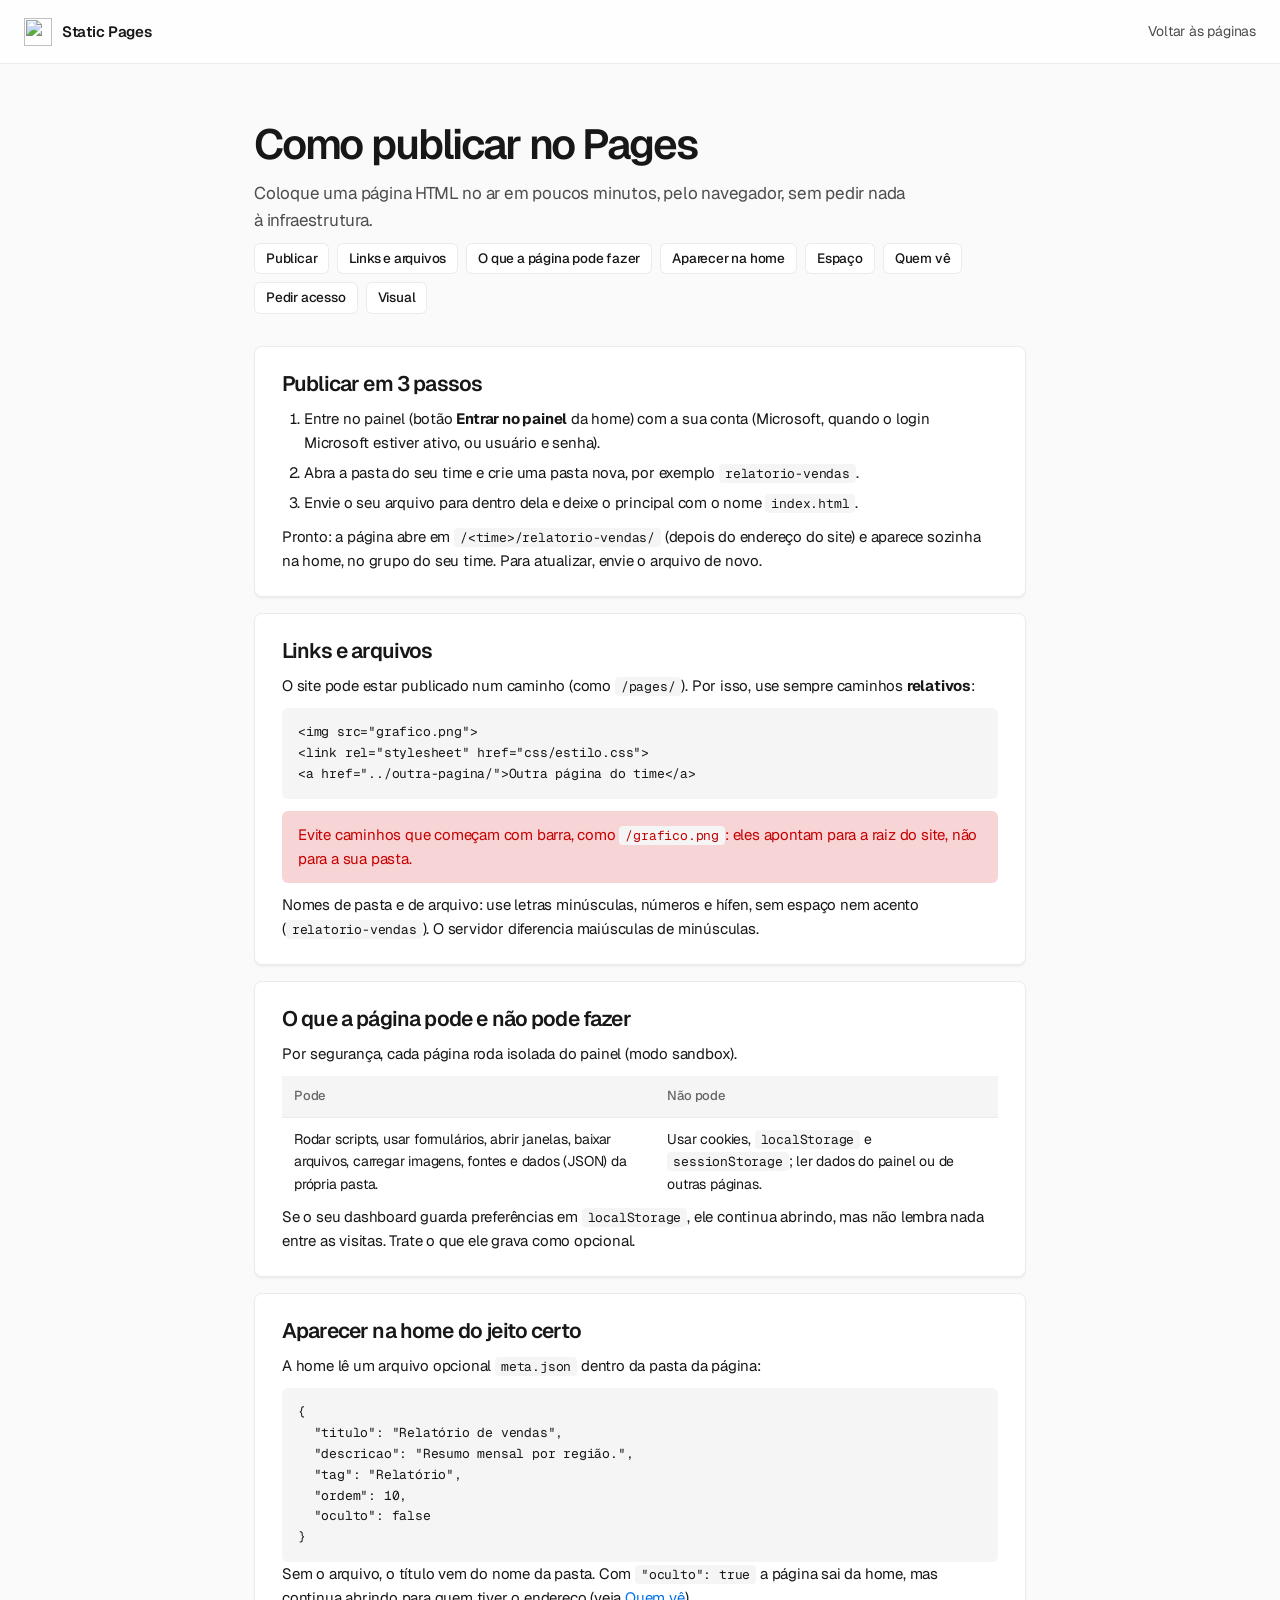
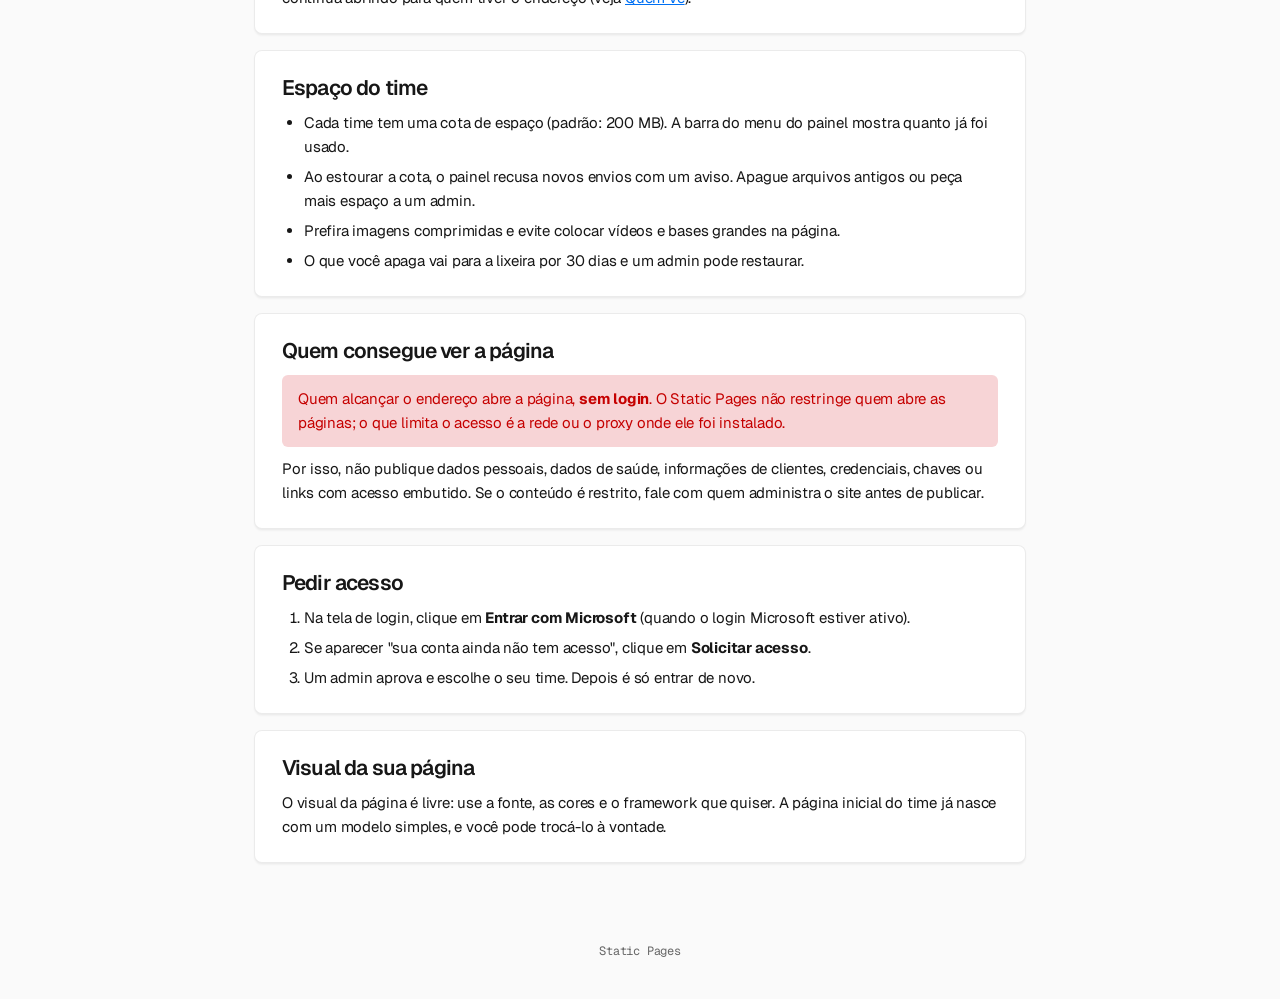
==== conf/guia/index.html @ 87b3a1ce "feat: login Microsoft, cota por time, guia de publicação e prefixo SP_BASE Traz para o repo original" ====
<!doctype html>
<html lang="pt-br">
<head>
  <meta charset="utf-8">
  <meta name="viewport" content="width=device-width, initial-scale=1">
  <title>Como publicar · Static Pages</title>
  <link rel="icon" href="../favicon.svg" type="image/svg+xml">
  <link rel="preconnect" href="https://fonts.googleapis.com">
  <link rel="preconnect" href="https://fonts.gstatic.com" crossorigin>
  <link href="https://fonts.googleapis.com/css2?family=Geist:wght@400;500;600&family=Geist+Mono:wght@400;500&display=swap" rel="stylesheet">
  <style>
    /* Tokens: DESIGN.md (Vercel): ink + cinzas, hairlines, sombras leves */
    :root {
      --ink: #171717; --body: #4d4d4d; --mute: #666666; --hairline: #ebebeb;
      --canvas: #ffffff; --canvas-soft: #fafafa; --canvas-soft-2: #f5f5f5; --link: #0070f3;
      --bad: #c50000; --bad-soft: #f7d4d6; --ok-soft: #e7f6ec;
      --ring: inset 0 0 0 1px #00000014; --elev-2: 0 1px 1px #00000005, 0 2px 2px #0000000a;
      --sans: Geist, Inter, system-ui, -apple-system, "Segoe UI", sans-serif;
      --mono: "Geist Mono", ui-monospace, SFMono-Regular, Menlo, Consolas, monospace;
    }
    * { box-sizing: border-box; margin: 0; }
    html { -webkit-font-smoothing: antialiased; -moz-osx-font-smoothing: grayscale; scroll-behavior: smooth; }
    body { font: 400 15px/1.6 var(--sans); letter-spacing: -0.2px; color: var(--ink); background: var(--canvas-soft); }
    a { color: var(--link); }
    :focus-visible { outline: 2px solid var(--link); outline-offset: 2px; border-radius: 4px; }
    header { position: sticky; top: 0; z-index: 10; height: 64px; padding: 0 24px; display: flex; align-items: center; gap: 20px; border-bottom: 1px solid var(--hairline); background: color-mix(in srgb, var(--canvas) 80%, transparent); backdrop-filter: saturate(1.8) blur(8px); }
    header a.brand { display: flex; align-items: center; gap: 10px; color: inherit; font-weight: 600; letter-spacing: -0.3px; text-decoration: none; }
    header img { display: block; width: 28px; height: 28px; }
    header .spacer { flex: 1; }
    header a.volta { color: var(--body); font-size: 14px; text-decoration: none; }
    header a.volta:hover { color: var(--ink); }
    .hero { max-width: 820px; margin: 0 auto; padding: 56px 24px 24px; }
    h1 { font-size: clamp(30px, 4vw, 42px); line-height: 1.15; font-weight: 600; letter-spacing: -0.045em; text-wrap: balance; }
    .lead { margin-top: 12px; color: var(--body); font-size: 17px; max-width: 60ch; }
    main { max-width: 820px; margin: 0 auto; padding: 0 24px 80px; display: grid; gap: 16px; }
    .toc { display: flex; flex-wrap: wrap; gap: 8px; margin: 8px 0; }
    .toc a { padding: 5px 12px; border-radius: 6px; background: var(--canvas); box-shadow: var(--ring); color: var(--ink); font-size: 13.5px; font-weight: 500; text-decoration: none; }
    .toc a:hover { background: var(--canvas-soft-2); }
    section { padding: 24px 28px; background: var(--canvas); border-radius: 8px; box-shadow: var(--ring), var(--elev-2); scroll-margin-top: 84px; }
    h2 { margin-bottom: 10px; font-size: 21px; line-height: 1.3; font-weight: 600; letter-spacing: -0.04em; }
    p + p, p + ul, p + ol, ul + p, ol + p, p + pre { margin-top: 10px; }
    ul, ol { padding-left: 22px; display: grid; gap: 6px; }
    code { padding: 1px 6px; border-radius: 4px; background: var(--canvas-soft-2); font: 400 13px/1.4 var(--mono); }
    pre { padding: 14px 16px; overflow-x: auto; border-radius: 6px; background: var(--canvas-soft-2); font: 400 13px/1.6 var(--mono); }
    .ok, .nok { padding: 12px 16px; border-radius: 6px; }
    .ok { background: var(--ok-soft); }
    .nok { background: var(--bad-soft); color: var(--bad); }
    .tabela { width: 100%; border-collapse: collapse; margin-top: 10px; font-size: 14px; }
    .tabela th, .tabela td { padding: 10px 12px; text-align: left; border-top: 1px solid var(--hairline); vertical-align: top; }
    .tabela th { border-top: 0; color: var(--mute); font-weight: 500; font-size: 13px; background: var(--canvas-soft-2); }
    footer { padding: 0 24px 40px; text-align: center; color: var(--mute); font: 400 12px/16px var(--mono); }
    @media (max-width: 640px) { header { padding: 0 16px; } section { padding: 20px; } }
  </style>
</head>
<body>
  <header>
    <a class="brand" href="../"><img src="../favicon.svg" alt="">Static Pages</a>
    <span class="spacer"></span>
    <a class="volta" href="../">Voltar às páginas</a>
  </header>

  <div class="hero">
    <h1>Como publicar no Pages</h1>
    <p class="lead">Coloque uma página HTML no ar em poucos minutos, pelo navegador, sem pedir nada à infraestrutura.</p>
    <nav class="toc" aria-label="Neste guia">
      <a href="#publicar">Publicar</a>
      <a href="#links">Links e arquivos</a>
      <a href="#limites">O que a página pode fazer</a>
      <a href="#home">Aparecer na home</a>
      <a href="#espaco">Espaço</a>
      <a href="#quem-ve">Quem vê</a>
      <a href="#acesso">Pedir acesso</a>
      <a href="#visual">Visual</a>
    </nav>
  </div>

  <main>
    <section id="publicar">
      <h2>Publicar em 3 passos</h2>
      <ol>
        <li>Entre no painel (botão <b>Entrar no painel</b> da home) com a sua conta (Microsoft, quando o login Microsoft estiver ativo, ou usuário e senha).</li>
        <li>Abra a pasta do seu time e crie uma pasta nova, por exemplo <code>relatorio-vendas</code>.</li>
        <li>Envie o seu arquivo para dentro dela e deixe o principal com o nome <code>index.html</code>.</li>
      </ol>
      <p>Pronto: a página abre em <code>/&lt;time&gt;/relatorio-vendas/</code> (depois do endereço do site) e aparece sozinha na home, no grupo do seu time. Para atualizar, envie o arquivo de novo.</p>
    </section>

    <section id="links">
      <h2>Links e arquivos</h2>
      <p>O site pode estar publicado num caminho (como <code>/pages/</code>). Por isso, use sempre caminhos <b>relativos</b>:</p>
      <pre>&lt;img src="grafico.png"&gt;
&lt;link rel="stylesheet" href="css/estilo.css"&gt;
&lt;a href="../outra-pagina/"&gt;Outra página do time&lt;/a&gt;</pre>
      <p class="nok" style="margin-top:12px">Evite caminhos que começam com barra, como <code>/grafico.png</code>: eles apontam para a raiz do site, não para a sua pasta.</p>
      <p>Nomes de pasta e de arquivo: use letras minúsculas, números e hífen, sem espaço nem acento (<code>relatorio-vendas</code>). O servidor diferencia maiúsculas de minúsculas.</p>
    </section>

    <section id="limites">
      <h2>O que a página pode e não pode fazer</h2>
      <p>Por segurança, cada página roda isolada do painel (modo sandbox).</p>
      <table class="tabela">
        <thead><tr><th>Pode</th><th>Não pode</th></tr></thead>
        <tbody>
          <tr>
            <td>Rodar scripts, usar formulários, abrir janelas, baixar arquivos, carregar imagens, fontes e dados (JSON) da própria pasta.</td>
            <td>Usar cookies, <code>localStorage</code> e <code>sessionStorage</code>; ler dados do painel ou de outras páginas.</td>
          </tr>
        </tbody>
      </table>
      <p>Se o seu dashboard guarda preferências em <code>localStorage</code>, ele continua abrindo, mas não lembra nada entre as visitas. Trate o que ele grava como opcional.</p>
    </section>

    <section id="home">
      <h2>Aparecer na home do jeito certo</h2>
      <p>A home lê um arquivo opcional <code>meta.json</code> dentro da pasta da página:</p>
      <pre>{
  "titulo": "Relatório de vendas",
  "descricao": "Resumo mensal por região.",
  "tag": "Relatório",
  "ordem": 10,
  "oculto": false
}</pre>
      <p>Sem o arquivo, o título vem do nome da pasta. Com <code>"oculto": true</code> a página sai da home, mas continua abrindo para quem tiver o endereço (veja <a href="#quem-ve">Quem vê</a>).</p>
    </section>

    <section id="espaco">
      <h2>Espaço do time</h2>
      <ul>
        <li>Cada time tem uma cota de espaço (padrão: 200 MB). A barra do menu do painel mostra quanto já foi usado.</li>
        <li>Ao estourar a cota, o painel recusa novos envios com um aviso. Apague arquivos antigos ou peça mais espaço a um admin.</li>
        <li>Prefira imagens comprimidas e evite colocar vídeos e bases grandes na página.</li>
        <li>O que você apaga vai para a lixeira por 30 dias e um admin pode restaurar.</li>
      </ul>
    </section>

    <section id="quem-ve">
      <h2>Quem consegue ver a página</h2>
      <p class="nok">Quem alcançar o endereço abre a página, <b>sem login</b>. O Static Pages não restringe quem abre as páginas; o que limita o acesso é a rede ou o proxy onde ele foi instalado.</p>
      <p>Por isso, não publique dados pessoais, dados de saúde, informações de clientes, credenciais, chaves ou links com acesso embutido. Se o conteúdo é restrito, fale com quem administra o site antes de publicar.</p>
    </section>

    <section id="acesso">
      <h2>Pedir acesso</h2>
      <ol>
        <li>Na tela de login, clique em <b>Entrar com Microsoft</b> (quando o login Microsoft estiver ativo).</li>
        <li>Se aparecer "sua conta ainda não tem acesso", clique em <b>Solicitar acesso</b>.</li>
        <li>Um admin aprova e escolhe o seu time. Depois é só entrar de novo.</li>
      </ol>
    </section>

    <section id="visual">
      <h2>Visual da sua página</h2>
      <p>O visual da página é livre: use a fonte, as cores e o framework que quiser. A página inicial do time já nasce com um modelo simples, e você pode trocá-lo à vontade.</p>
    </section>
  </main>

  <footer>Static Pages</footer>
</body>
</html>
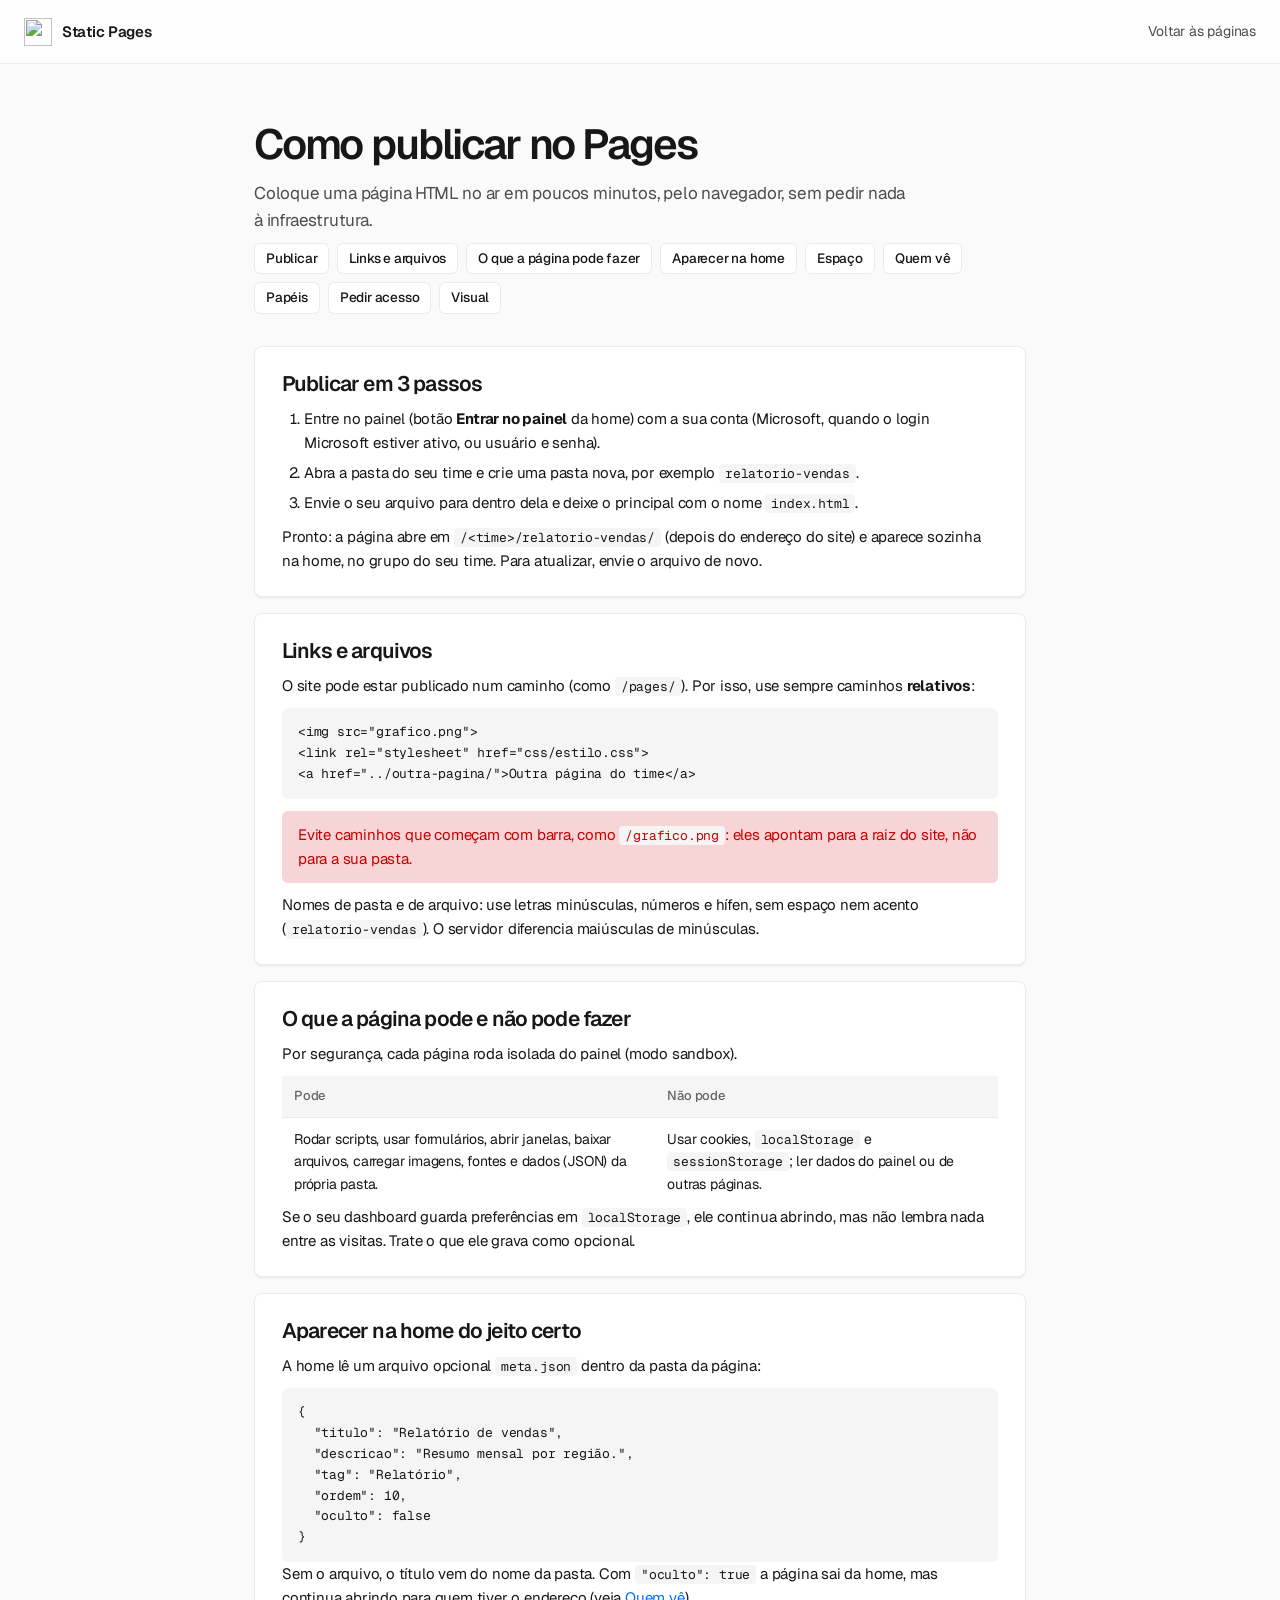
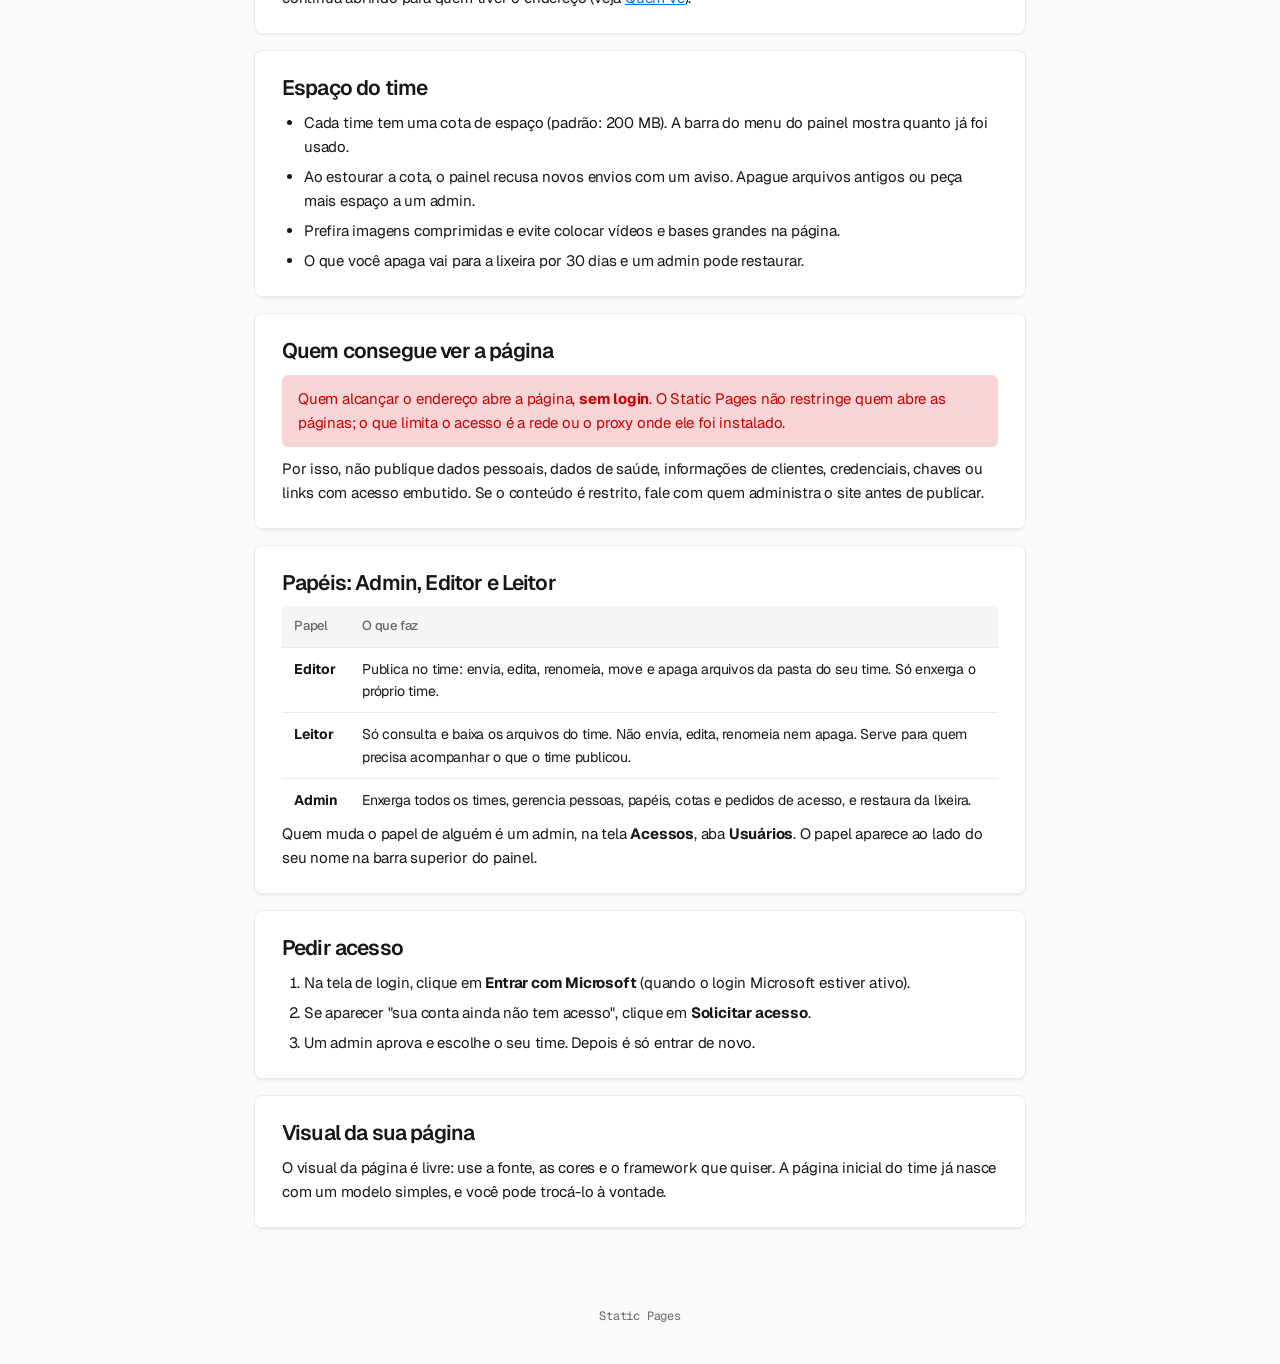
==== commit fafe6a31: "test: papel Leitor só consulta e baixa; guia explica Admin, Editor e Leitor O Leitor não tinha teste" ====
--- a/conf/guia/index.html
+++ b/conf/guia/index.html
@@ -69,6 +69,7 @@
       <a href="#home">Aparecer na home</a>
       <a href="#espaco">Espaço</a>
       <a href="#quem-ve">Quem vê</a>
+      <a href="#papeis">Papéis</a>
       <a href="#acesso">Pedir acesso</a>
       <a href="#visual">Visual</a>
     </nav>
@@ -139,6 +140,19 @@
       <p>Por isso, não publique dados pessoais, dados de saúde, informações de clientes, credenciais, chaves ou links com acesso embutido. Se o conteúdo é restrito, fale com quem administra o site antes de publicar.</p>
     </section>
 
+    <section id="papeis">
+      <h2>Papéis: Admin, Editor e Leitor</h2>
+      <table class="tabela">
+        <thead><tr><th>Papel</th><th>O que faz</th></tr></thead>
+        <tbody>
+          <tr><td><b>Editor</b></td><td>Publica no time: envia, edita, renomeia, move e apaga arquivos da pasta do seu time. Só enxerga o próprio time.</td></tr>
+          <tr><td><b>Leitor</b></td><td>Só consulta e baixa os arquivos do time. Não envia, edita, renomeia nem apaga. Serve para quem precisa acompanhar o que o time publicou.</td></tr>
+          <tr><td><b>Admin</b></td><td>Enxerga todos os times, gerencia pessoas, papéis, cotas e pedidos de acesso, e restaura da lixeira.</td></tr>
+        </tbody>
+      </table>
+      <p>Quem muda o papel de alguém é um admin, na tela <b>Acessos</b>, aba <b>Usuários</b>. O papel aparece ao lado do seu nome na barra superior do painel.</p>
+    </section>
+
     <section id="acesso">
       <h2>Pedir acesso</h2>
       <ol>
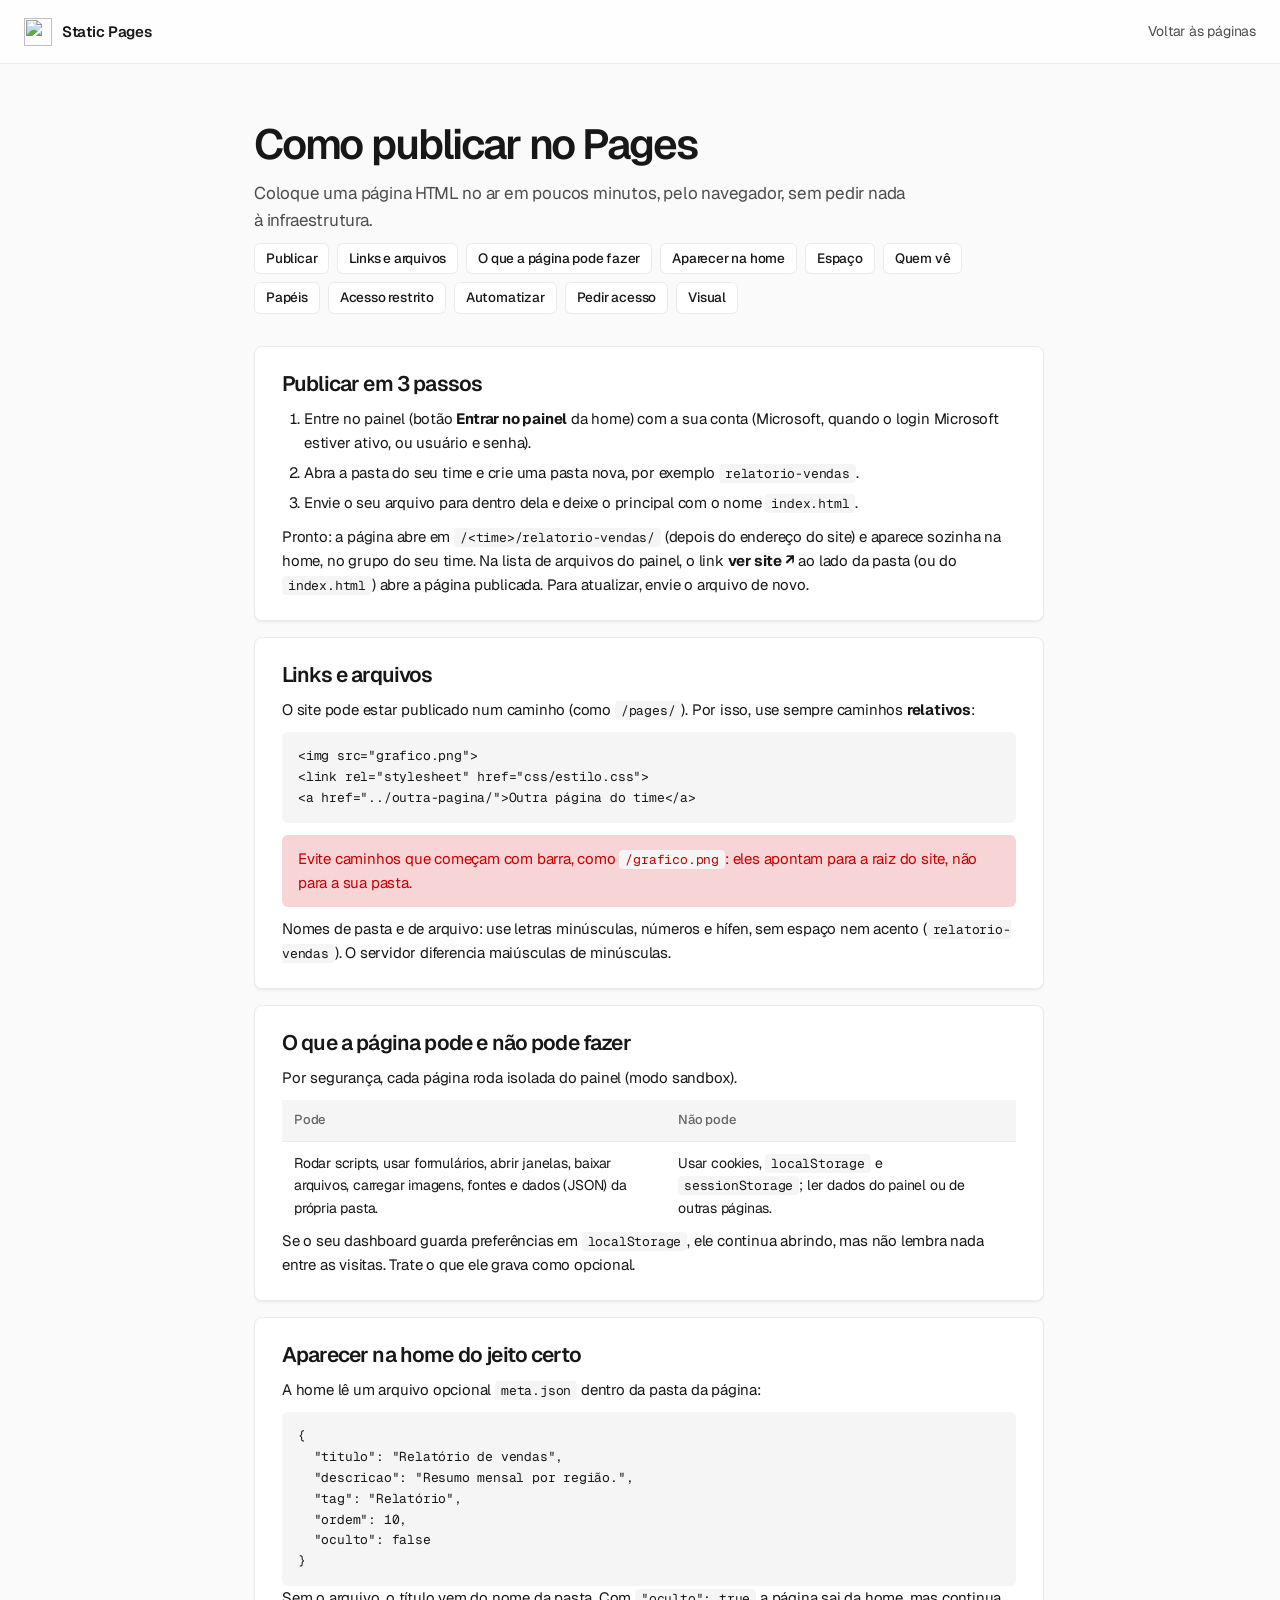
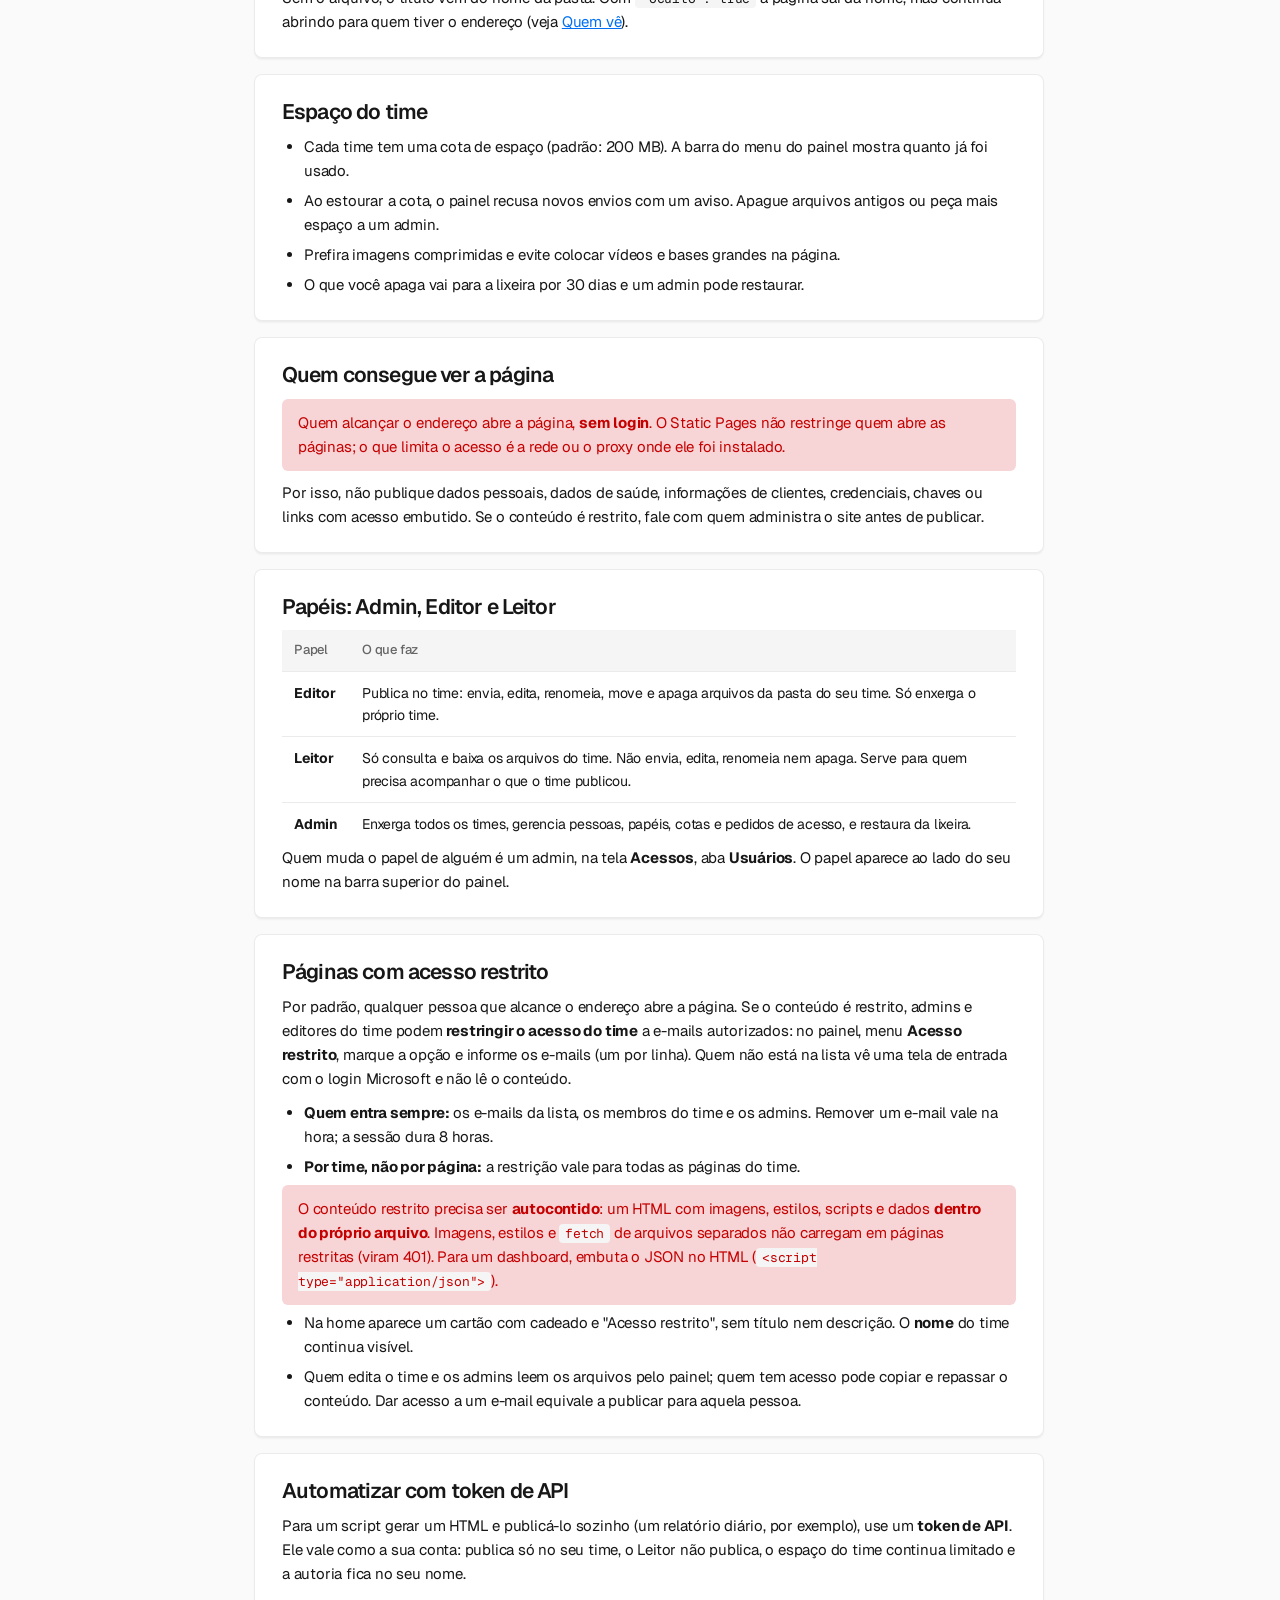
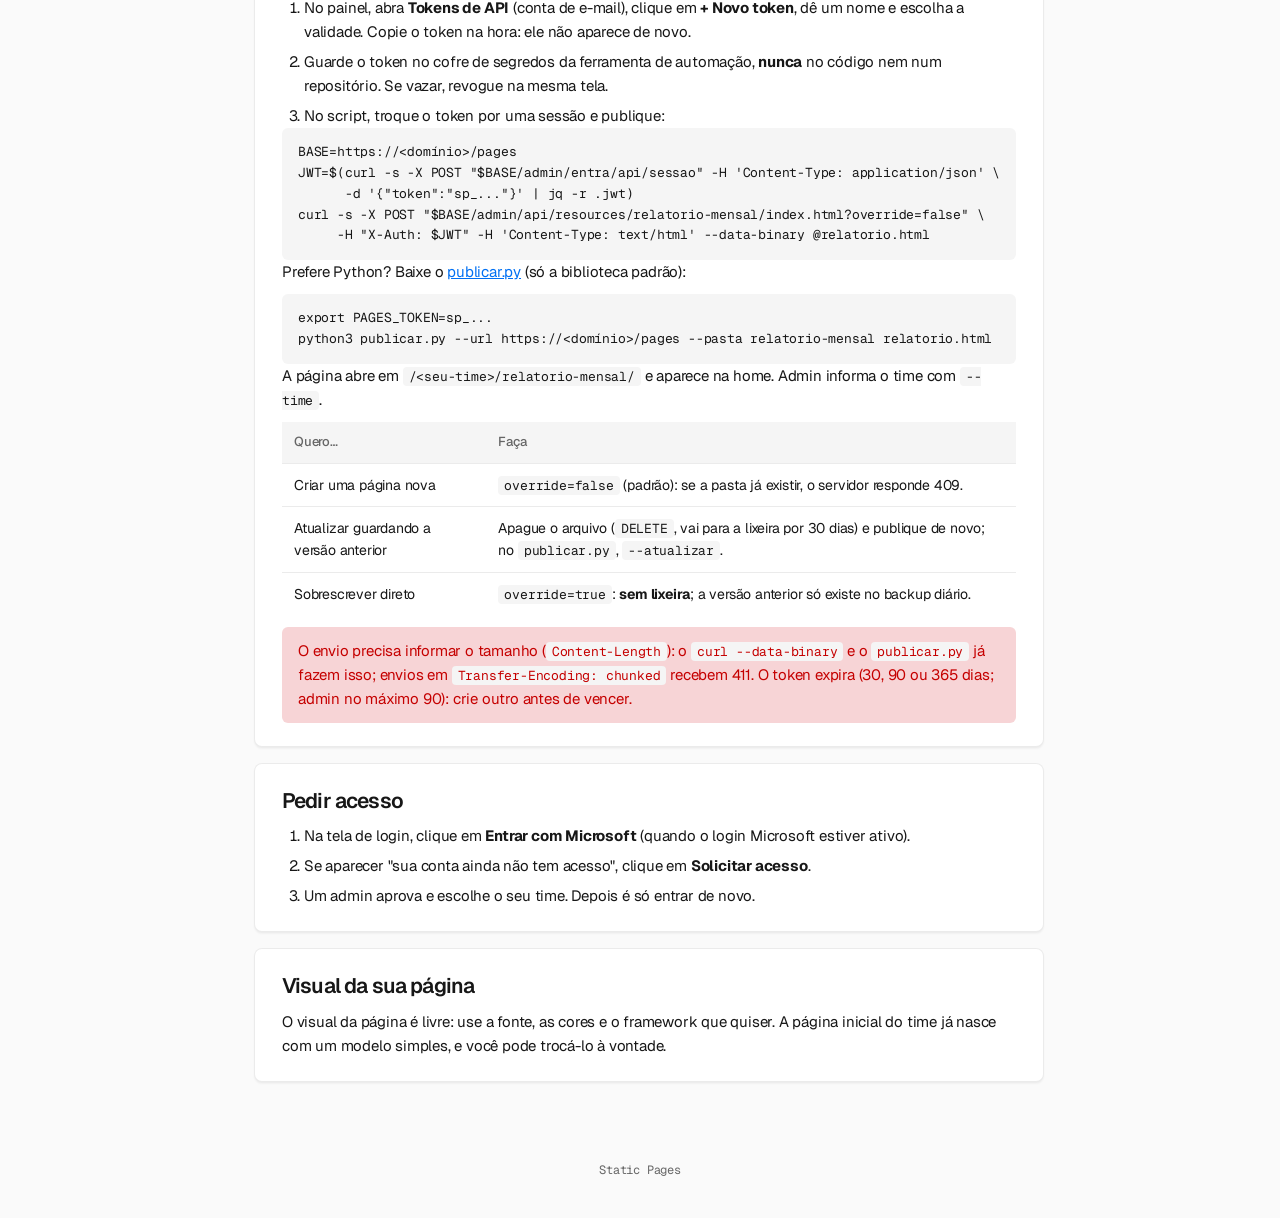
==== commit 0d41397a: "feat: tokens de API, acesso restrito por time e "ver site" no painel Traz do fork interno as melhori" ====
--- a/conf/guia/index.html
+++ b/conf/guia/index.html
@@ -70,6 +70,8 @@
       <a href="#espaco">Espaço</a>
       <a href="#quem-ve">Quem vê</a>
       <a href="#papeis">Papéis</a>
+      <a href="#restrito">Acesso restrito</a>
+      <a href="#automacao">Automatizar</a>
       <a href="#acesso">Pedir acesso</a>
       <a href="#visual">Visual</a>
     </nav>
@@ -83,7 +85,7 @@
         <li>Abra a pasta do seu time e crie uma pasta nova, por exemplo <code>relatorio-vendas</code>.</li>
         <li>Envie o seu arquivo para dentro dela e deixe o principal com o nome <code>index.html</code>.</li>
       </ol>
-      <p>Pronto: a página abre em <code>/&lt;time&gt;/relatorio-vendas/</code> (depois do endereço do site) e aparece sozinha na home, no grupo do seu time. Para atualizar, envie o arquivo de novo.</p>
+      <p>Pronto: a página abre em <code>/&lt;time&gt;/relatorio-vendas/</code> (depois do endereço do site) e aparece sozinha na home, no grupo do seu time. Na lista de arquivos do painel, o link <b>ver site ↗</b> ao lado da pasta (ou do <code>index.html</code>) abre a página publicada. Para atualizar, envie o arquivo de novo.</p>
     </section>
 
     <section id="links">
@@ -153,6 +155,46 @@
       <p>Quem muda o papel de alguém é um admin, na tela <b>Acessos</b>, aba <b>Usuários</b>. O papel aparece ao lado do seu nome na barra superior do painel.</p>
     </section>
 
+    <section id="restrito">
+      <h2>Páginas com acesso restrito</h2>
+      <p>Por padrão, qualquer pessoa que alcance o endereço abre a página. Se o conteúdo é restrito, admins e editores do time podem <b>restringir o acesso do time</b> a e-mails autorizados: no painel, menu <b>Acesso restrito</b>, marque a opção e informe os e-mails (um por linha). Quem não está na lista vê uma tela de entrada com o login Microsoft e não lê o conteúdo.</p>
+      <ul>
+        <li><b>Quem entra sempre:</b> os e-mails da lista, os membros do time e os admins. Remover um e-mail vale na hora; a sessão dura 8 horas.</li>
+        <li><b>Por time, não por página:</b> a restrição vale para todas as páginas do time.</li>
+        <li class="nok" style="list-style:none;margin-left:-22px">O conteúdo restrito precisa ser <b>autocontido</b>: um HTML com imagens, estilos, scripts e dados <b>dentro do próprio arquivo</b>. Imagens, estilos e <code>fetch</code> de arquivos separados não carregam em páginas restritas (viram 401). Para um dashboard, embuta o JSON no HTML (<code>&lt;script type="application/json"&gt;</code>).</li>
+        <li>Na home aparece um cartão com cadeado e "Acesso restrito", sem título nem descrição. O <b>nome</b> do time continua visível.</li>
+        <li>Quem edita o time e os admins leem os arquivos pelo painel; quem tem acesso pode copiar e repassar o conteúdo. Dar acesso a um e-mail equivale a publicar para aquela pessoa.</li>
+      </ul>
+    </section>
+
+    <section id="automacao">
+      <h2>Automatizar com token de API</h2>
+      <p>Para um script gerar um HTML e publicá-lo sozinho (um relatório diário, por exemplo), use um <b>token de API</b>. Ele vale como a sua conta: publica só no seu time, o Leitor não publica, o espaço do time continua limitado e a autoria fica no seu nome.</p>
+      <ol>
+        <li>No painel, abra <b>Tokens de API</b> (conta de e-mail), clique em <b>+ Novo token</b>, dê um nome e escolha a validade. Copie o token na hora: ele não aparece de novo.</li>
+        <li>Guarde o token no cofre de segredos da ferramenta de automação, <b>nunca</b> no código nem num repositório. Se vazar, revogue na mesma tela.</li>
+        <li>No script, troque o token por uma sessão e publique:</li>
+      </ol>
+      <pre>BASE=https://&lt;domínio&gt;/pages
+JWT=$(curl -s -X POST "$BASE/admin/entra/api/sessao" -H 'Content-Type: application/json' \
+      -d '{"token":"sp_..."}' | jq -r .jwt)
+curl -s -X POST "$BASE/admin/api/resources/relatorio-mensal/index.html?override=false" \
+     -H "X-Auth: $JWT" -H 'Content-Type: text/html' --data-binary @relatorio.html</pre>
+      <p>Prefere Python? Baixe o <a href="publicar.py" download>publicar.py</a> (só a biblioteca padrão):</p>
+      <pre>export PAGES_TOKEN=sp_...
+python3 publicar.py --url https://&lt;domínio&gt;/pages --pasta relatorio-mensal relatorio.html</pre>
+      <p>A página abre em <code>/&lt;seu-time&gt;/relatorio-mensal/</code> e aparece na home. Admin informa o time com <code>--time</code>.</p>
+      <table class="tabela">
+        <thead><tr><th>Quero…</th><th>Faça</th></tr></thead>
+        <tbody>
+          <tr><td>Criar uma página nova</td><td><code>override=false</code> (padrão): se a pasta já existir, o servidor responde 409.</td></tr>
+          <tr><td>Atualizar guardando a versão anterior</td><td>Apague o arquivo (<code>DELETE</code>, vai para a lixeira por 30 dias) e publique de novo; no <code>publicar.py</code>, <code>--atualizar</code>.</td></tr>
+          <tr><td>Sobrescrever direto</td><td><code>override=true</code>: <b>sem lixeira</b>; a versão anterior só existe no backup diário.</td></tr>
+        </tbody>
+      </table>
+      <p class="nok" style="margin-top:12px">O envio precisa informar o tamanho (<code>Content-Length</code>): o <code>curl --data-binary</code> e o <code>publicar.py</code> já fazem isso; envios em <code>Transfer-Encoding: chunked</code> recebem 411. O token expira (30, 90 ou 365 dias; admin no máximo 90): crie outro antes de vencer.</p>
+    </section>
+
     <section id="acesso">
       <h2>Pedir acesso</h2>
       <ol>
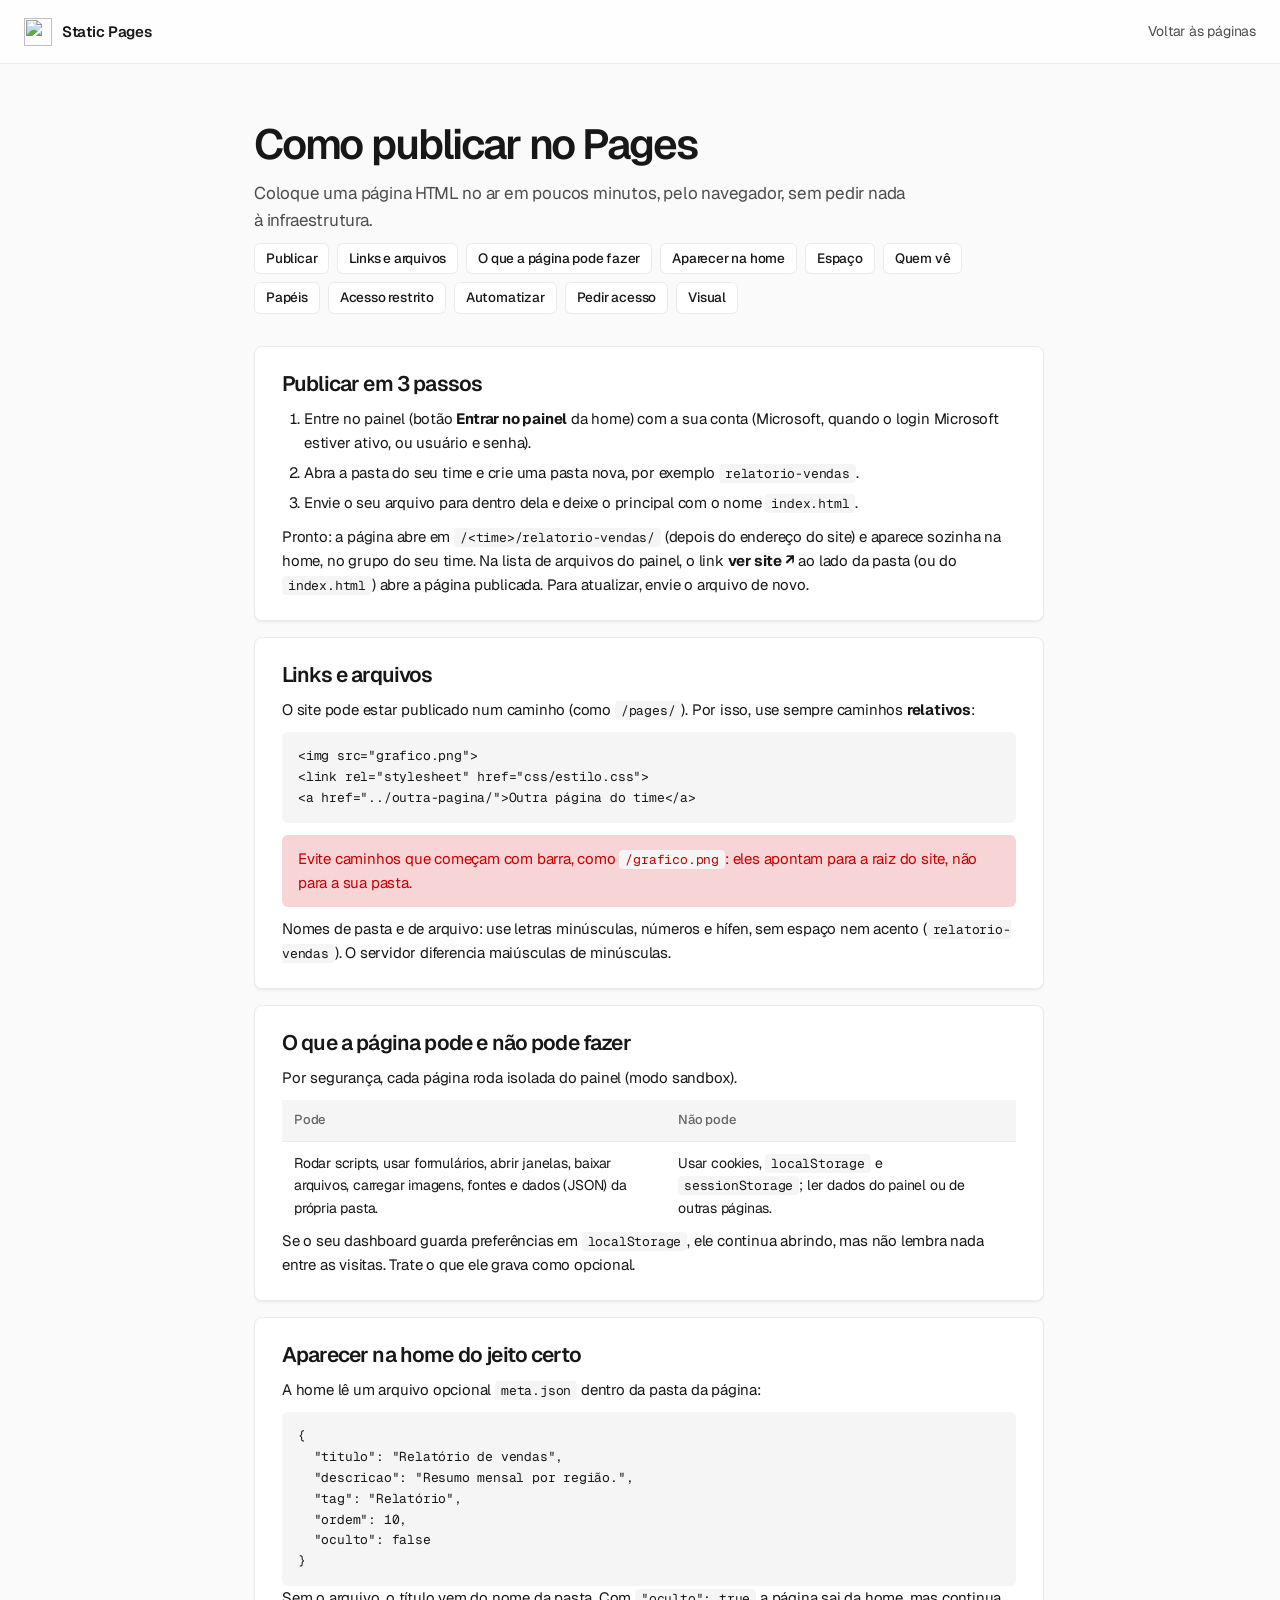
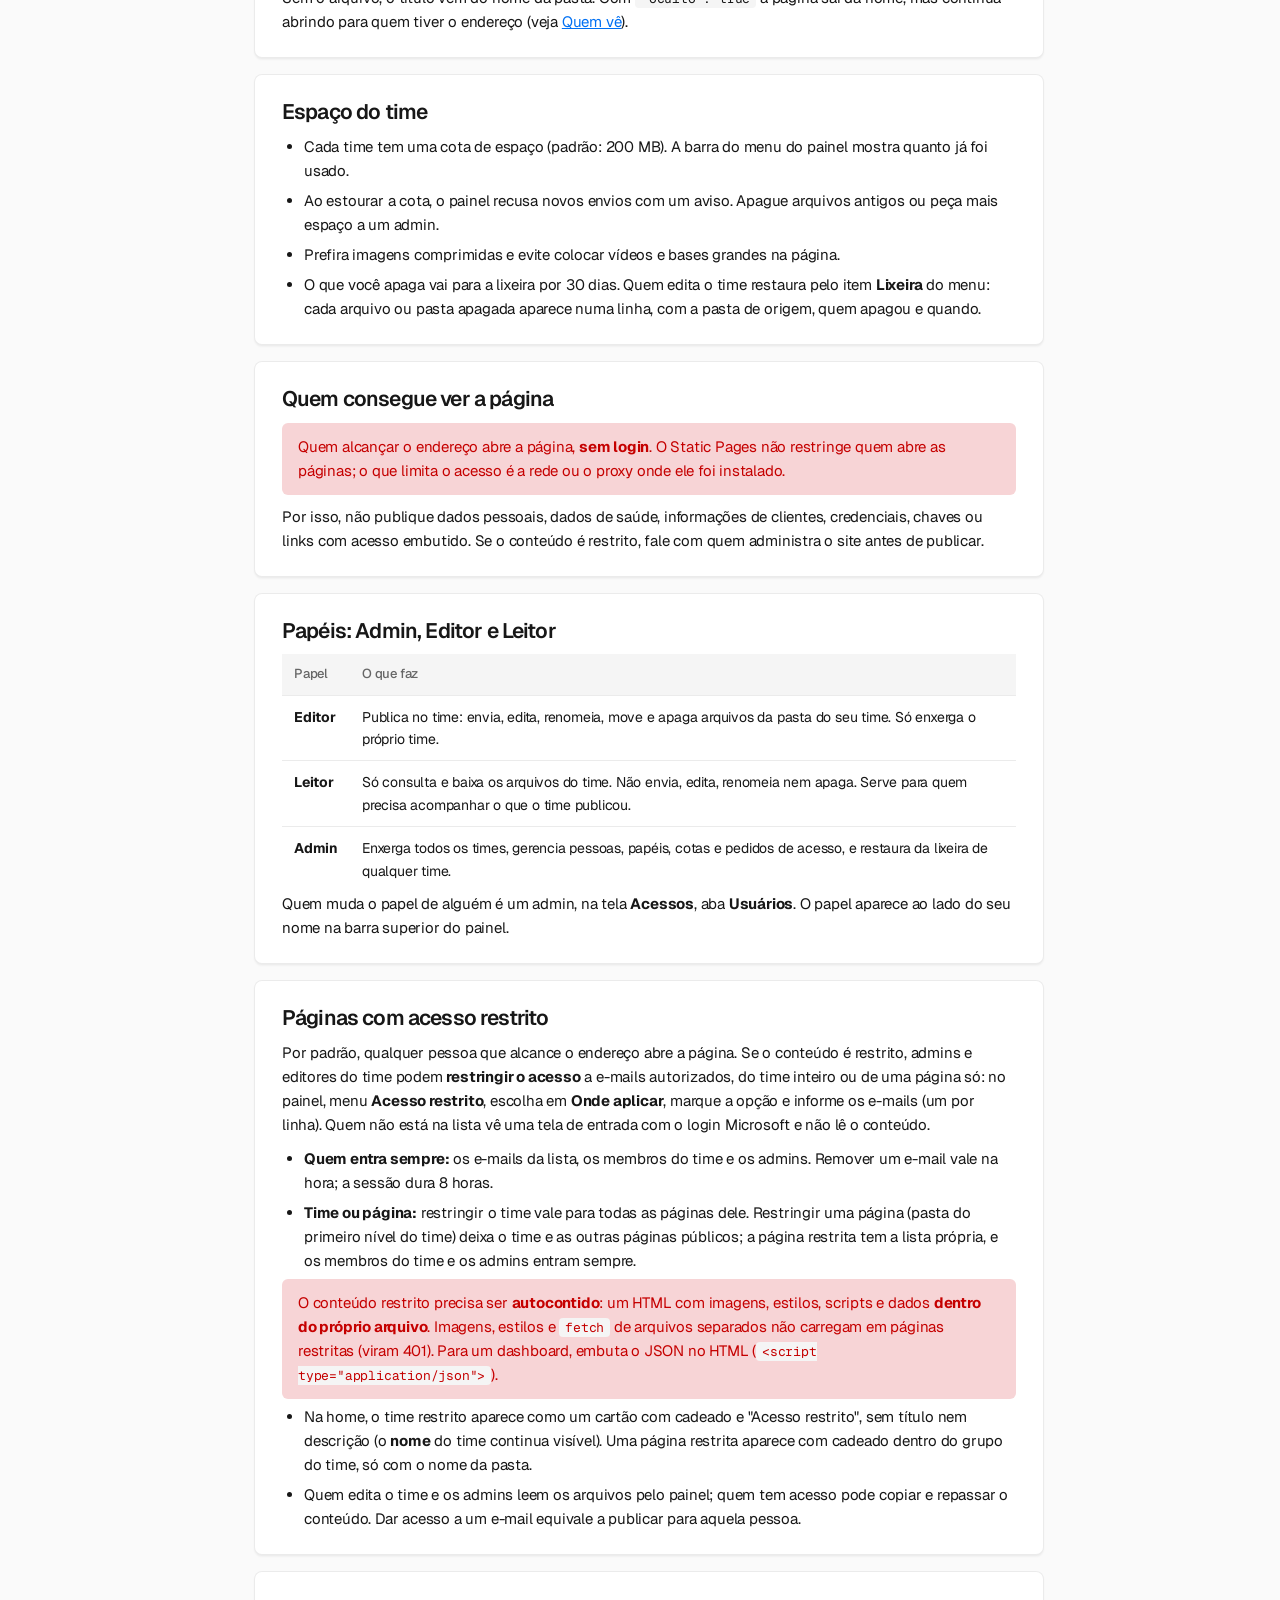
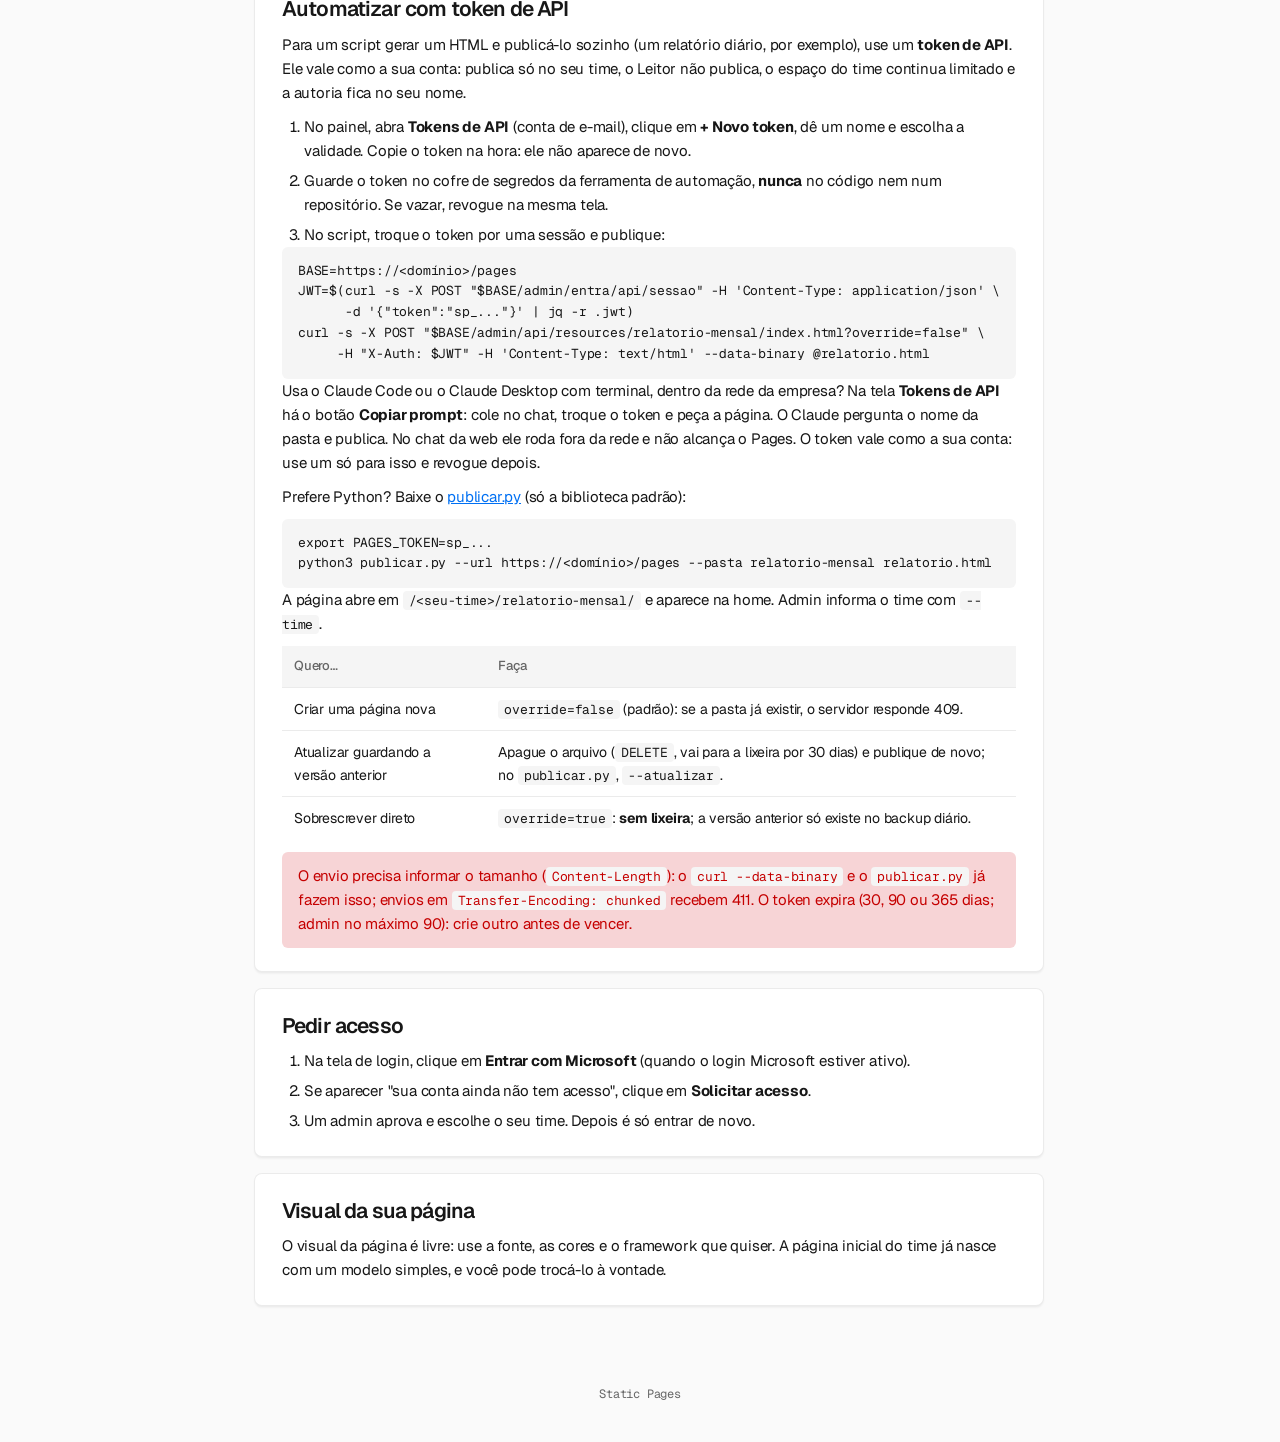
==== commit e556bd82: "feat: lixeira para editores, restrição por página, Alterado por e painel sempre claro Traz do fork i" ====
--- a/conf/guia/index.html
+++ b/conf/guia/index.html
@@ -132,7 +132,7 @@
         <li>Cada time tem uma cota de espaço (padrão: 200 MB). A barra do menu do painel mostra quanto já foi usado.</li>
         <li>Ao estourar a cota, o painel recusa novos envios com um aviso. Apague arquivos antigos ou peça mais espaço a um admin.</li>
         <li>Prefira imagens comprimidas e evite colocar vídeos e bases grandes na página.</li>
-        <li>O que você apaga vai para a lixeira por 30 dias e um admin pode restaurar.</li>
+        <li>O que você apaga vai para a lixeira por 30 dias. Quem edita o time restaura pelo item <b>Lixeira</b> do menu: cada arquivo ou pasta apagada aparece numa linha, com a pasta de origem, quem apagou e quando.</li>
       </ul>
     </section>
 
@@ -149,7 +149,7 @@
         <tbody>
           <tr><td><b>Editor</b></td><td>Publica no time: envia, edita, renomeia, move e apaga arquivos da pasta do seu time. Só enxerga o próprio time.</td></tr>
           <tr><td><b>Leitor</b></td><td>Só consulta e baixa os arquivos do time. Não envia, edita, renomeia nem apaga. Serve para quem precisa acompanhar o que o time publicou.</td></tr>
-          <tr><td><b>Admin</b></td><td>Enxerga todos os times, gerencia pessoas, papéis, cotas e pedidos de acesso, e restaura da lixeira.</td></tr>
+          <tr><td><b>Admin</b></td><td>Enxerga todos os times, gerencia pessoas, papéis, cotas e pedidos de acesso, e restaura da lixeira de qualquer time.</td></tr>
         </tbody>
       </table>
       <p>Quem muda o papel de alguém é um admin, na tela <b>Acessos</b>, aba <b>Usuários</b>. O papel aparece ao lado do seu nome na barra superior do painel.</p>
@@ -157,12 +157,12 @@
 
     <section id="restrito">
       <h2>Páginas com acesso restrito</h2>
-      <p>Por padrão, qualquer pessoa que alcance o endereço abre a página. Se o conteúdo é restrito, admins e editores do time podem <b>restringir o acesso do time</b> a e-mails autorizados: no painel, menu <b>Acesso restrito</b>, marque a opção e informe os e-mails (um por linha). Quem não está na lista vê uma tela de entrada com o login Microsoft e não lê o conteúdo.</p>
+      <p>Por padrão, qualquer pessoa que alcance o endereço abre a página. Se o conteúdo é restrito, admins e editores do time podem <b>restringir o acesso</b> a e-mails autorizados, do time inteiro ou de uma página só: no painel, menu <b>Acesso restrito</b>, escolha em <b>Onde aplicar</b>, marque a opção e informe os e-mails (um por linha). Quem não está na lista vê uma tela de entrada com o login Microsoft e não lê o conteúdo.</p>
       <ul>
         <li><b>Quem entra sempre:</b> os e-mails da lista, os membros do time e os admins. Remover um e-mail vale na hora; a sessão dura 8 horas.</li>
-        <li><b>Por time, não por página:</b> a restrição vale para todas as páginas do time.</li>
+        <li><b>Time ou página:</b> restringir o time vale para todas as páginas dele. Restringir uma página (pasta do primeiro nível do time) deixa o time e as outras páginas públicos; a página restrita tem a lista própria, e os membros do time e os admins entram sempre.</li>
         <li class="nok" style="list-style:none;margin-left:-22px">O conteúdo restrito precisa ser <b>autocontido</b>: um HTML com imagens, estilos, scripts e dados <b>dentro do próprio arquivo</b>. Imagens, estilos e <code>fetch</code> de arquivos separados não carregam em páginas restritas (viram 401). Para um dashboard, embuta o JSON no HTML (<code>&lt;script type="application/json"&gt;</code>).</li>
-        <li>Na home aparece um cartão com cadeado e "Acesso restrito", sem título nem descrição. O <b>nome</b> do time continua visível.</li>
+        <li>Na home, o time restrito aparece como um cartão com cadeado e "Acesso restrito", sem título nem descrição (o <b>nome</b> do time continua visível). Uma página restrita aparece com cadeado dentro do grupo do time, só com o nome da pasta.</li>
         <li>Quem edita o time e os admins leem os arquivos pelo painel; quem tem acesso pode copiar e repassar o conteúdo. Dar acesso a um e-mail equivale a publicar para aquela pessoa.</li>
       </ul>
     </section>
@@ -180,6 +180,7 @@
       -d '{"token":"sp_..."}' | jq -r .jwt)
 curl -s -X POST "$BASE/admin/api/resources/relatorio-mensal/index.html?override=false" \
      -H "X-Auth: $JWT" -H 'Content-Type: text/html' --data-binary @relatorio.html</pre>
+      <p>Usa o Claude Code ou o Claude Desktop com terminal, dentro da rede da empresa? Na tela <b>Tokens de API</b> há o botão <b>Copiar prompt</b>: cole no chat, troque o token e peça a página. O Claude pergunta o nome da pasta e publica. No chat da web ele roda fora da rede e não alcança o Pages. O token vale como a sua conta: use um só para isso e revogue depois.</p>
       <p>Prefere Python? Baixe o <a href="publicar.py" download>publicar.py</a> (só a biblioteca padrão):</p>
       <pre>export PAGES_TOKEN=sp_...
 python3 publicar.py --url https://&lt;domínio&gt;/pages --pasta relatorio-mensal relatorio.html</pre>
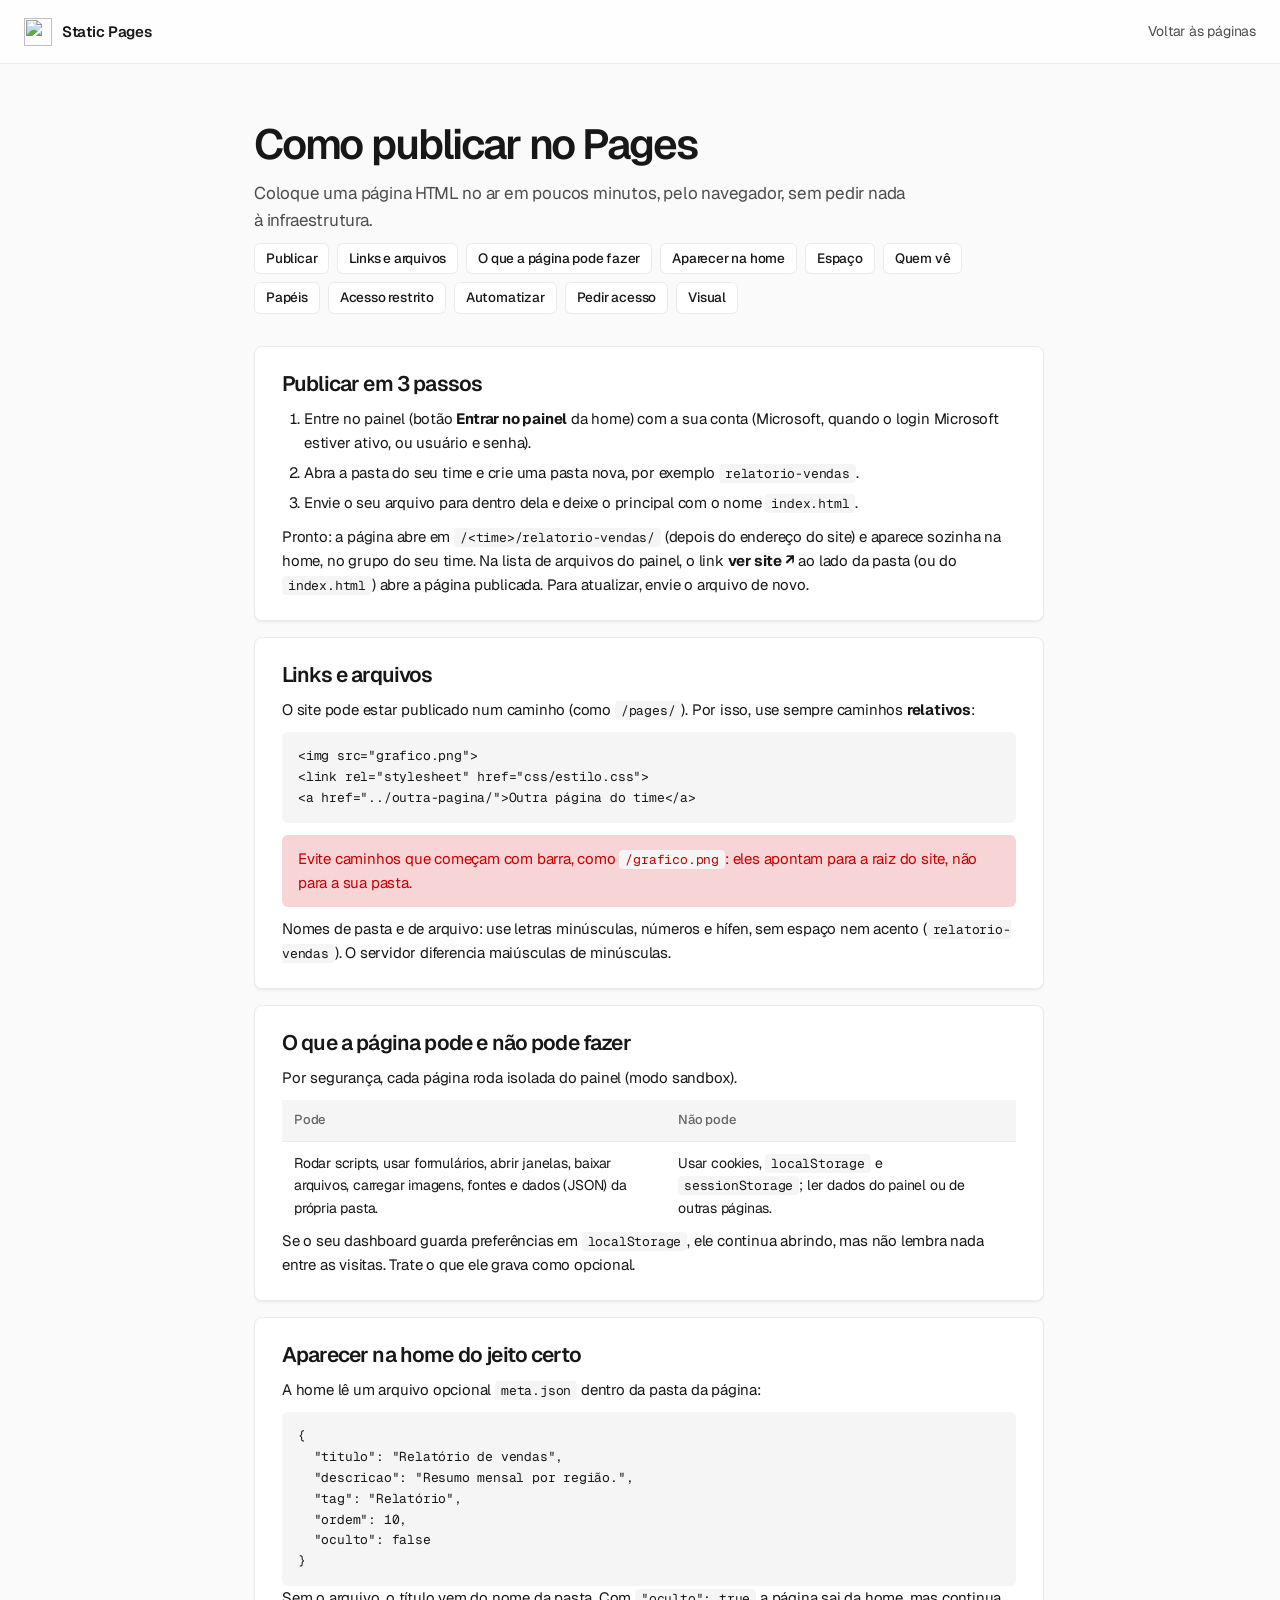
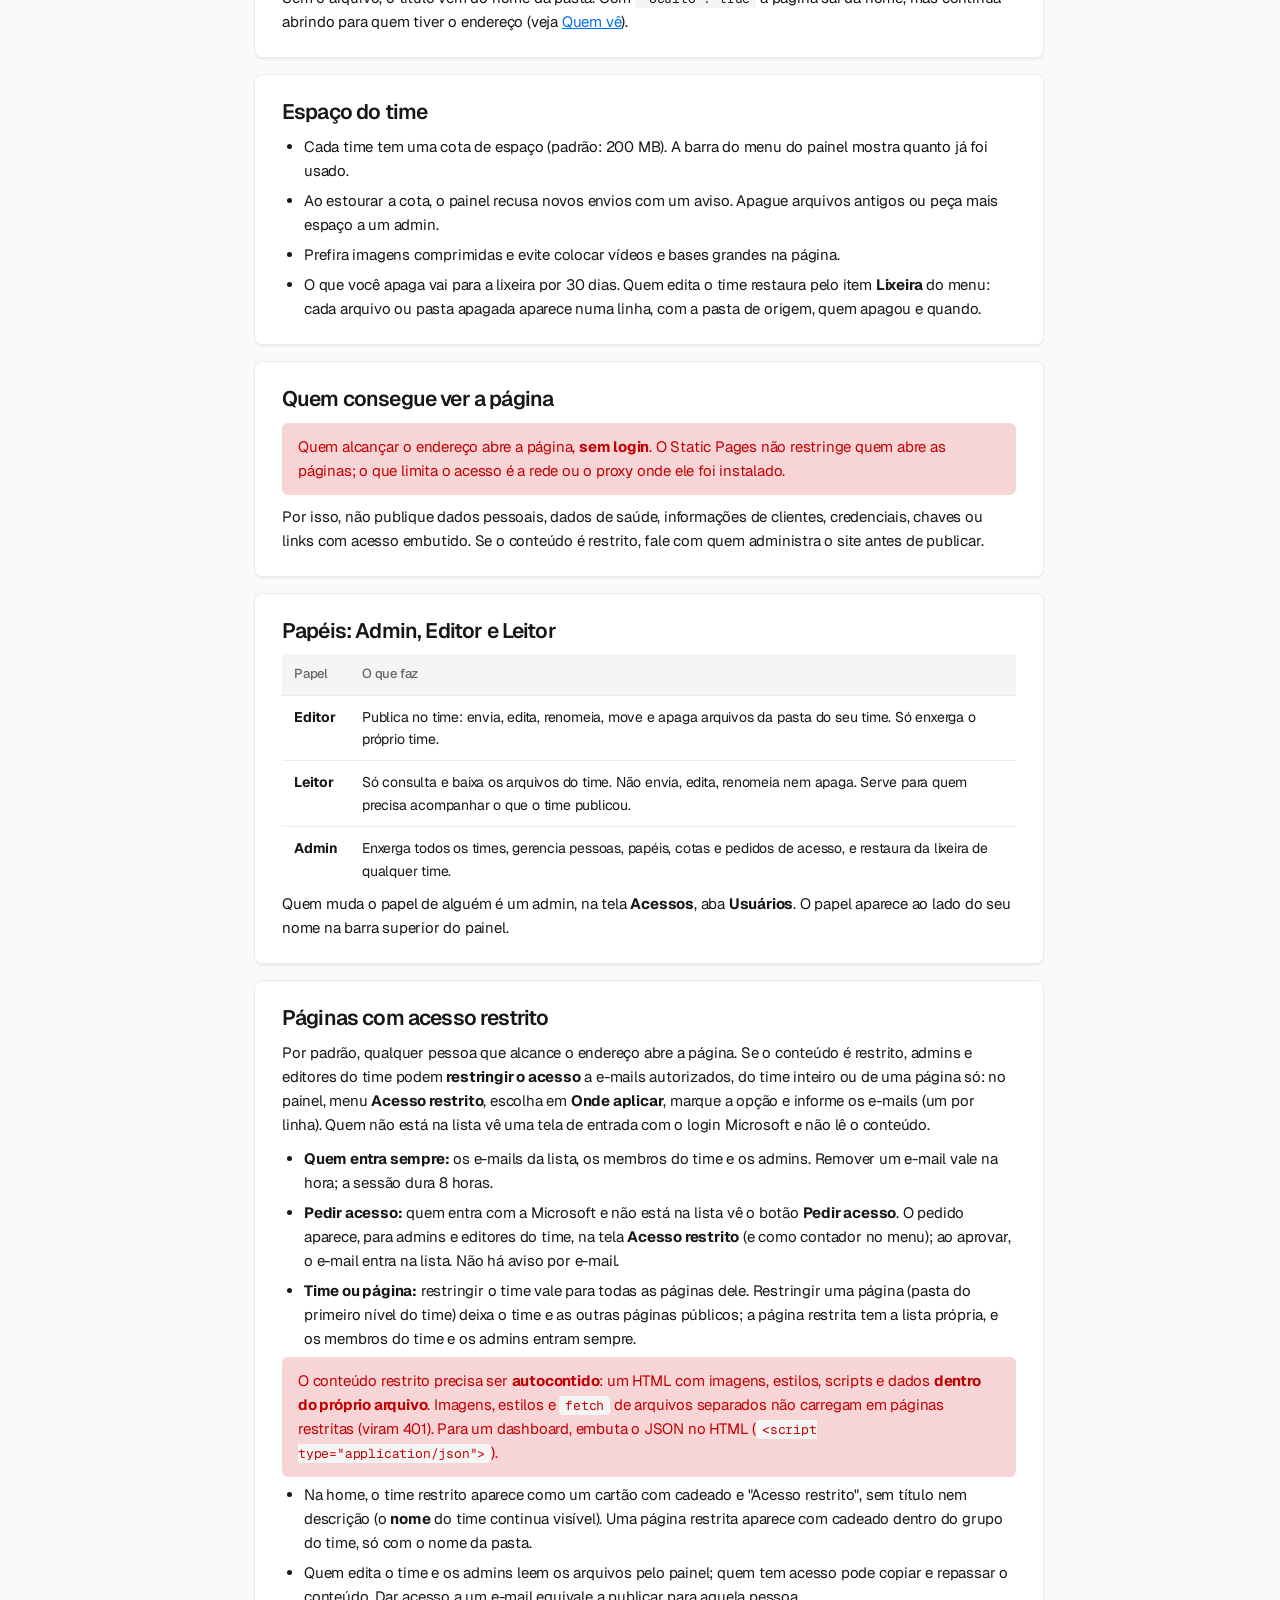
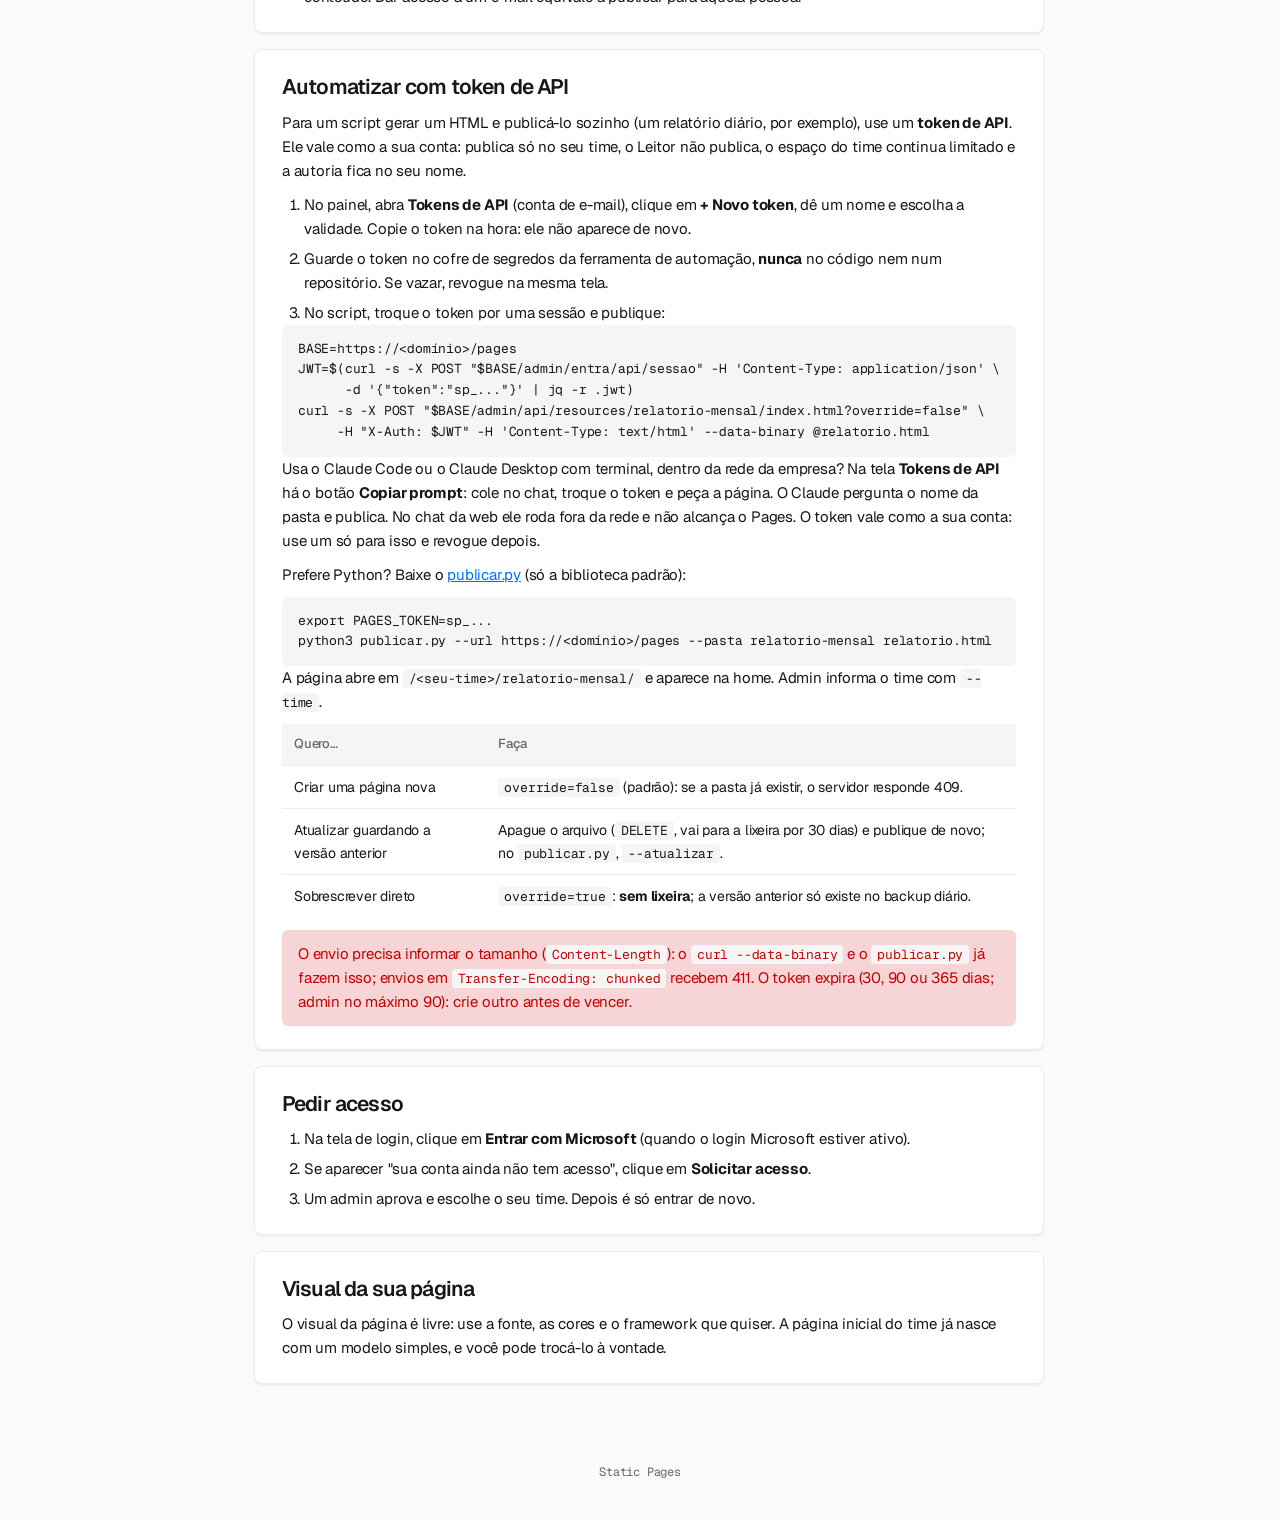
==== commit d2ec5a41: "feat: pedir acesso em página ou time restrito Quem entra com a Microsoft e é negado vê o botão Pedir" ====
--- a/conf/guia/index.html
+++ b/conf/guia/index.html
@@ -160,6 +160,7 @@
       <p>Por padrão, qualquer pessoa que alcance o endereço abre a página. Se o conteúdo é restrito, admins e editores do time podem <b>restringir o acesso</b> a e-mails autorizados, do time inteiro ou de uma página só: no painel, menu <b>Acesso restrito</b>, escolha em <b>Onde aplicar</b>, marque a opção e informe os e-mails (um por linha). Quem não está na lista vê uma tela de entrada com o login Microsoft e não lê o conteúdo.</p>
       <ul>
         <li><b>Quem entra sempre:</b> os e-mails da lista, os membros do time e os admins. Remover um e-mail vale na hora; a sessão dura 8 horas.</li>
+        <li><b>Pedir acesso:</b> quem entra com a Microsoft e não está na lista vê o botão <b>Pedir acesso</b>. O pedido aparece, para admins e editores do time, na tela <b>Acesso restrito</b> (e como contador no menu); ao aprovar, o e-mail entra na lista. Não há aviso por e-mail.</li>
         <li><b>Time ou página:</b> restringir o time vale para todas as páginas dele. Restringir uma página (pasta do primeiro nível do time) deixa o time e as outras páginas públicos; a página restrita tem a lista própria, e os membros do time e os admins entram sempre.</li>
         <li class="nok" style="list-style:none;margin-left:-22px">O conteúdo restrito precisa ser <b>autocontido</b>: um HTML com imagens, estilos, scripts e dados <b>dentro do próprio arquivo</b>. Imagens, estilos e <code>fetch</code> de arquivos separados não carregam em páginas restritas (viram 401). Para um dashboard, embuta o JSON no HTML (<code>&lt;script type="application/json"&gt;</code>).</li>
         <li>Na home, o time restrito aparece como um cartão com cadeado e "Acesso restrito", sem título nem descrição (o <b>nome</b> do time continua visível). Uma página restrita aparece com cadeado dentro do grupo do time, só com o nome da pasta.</li>
